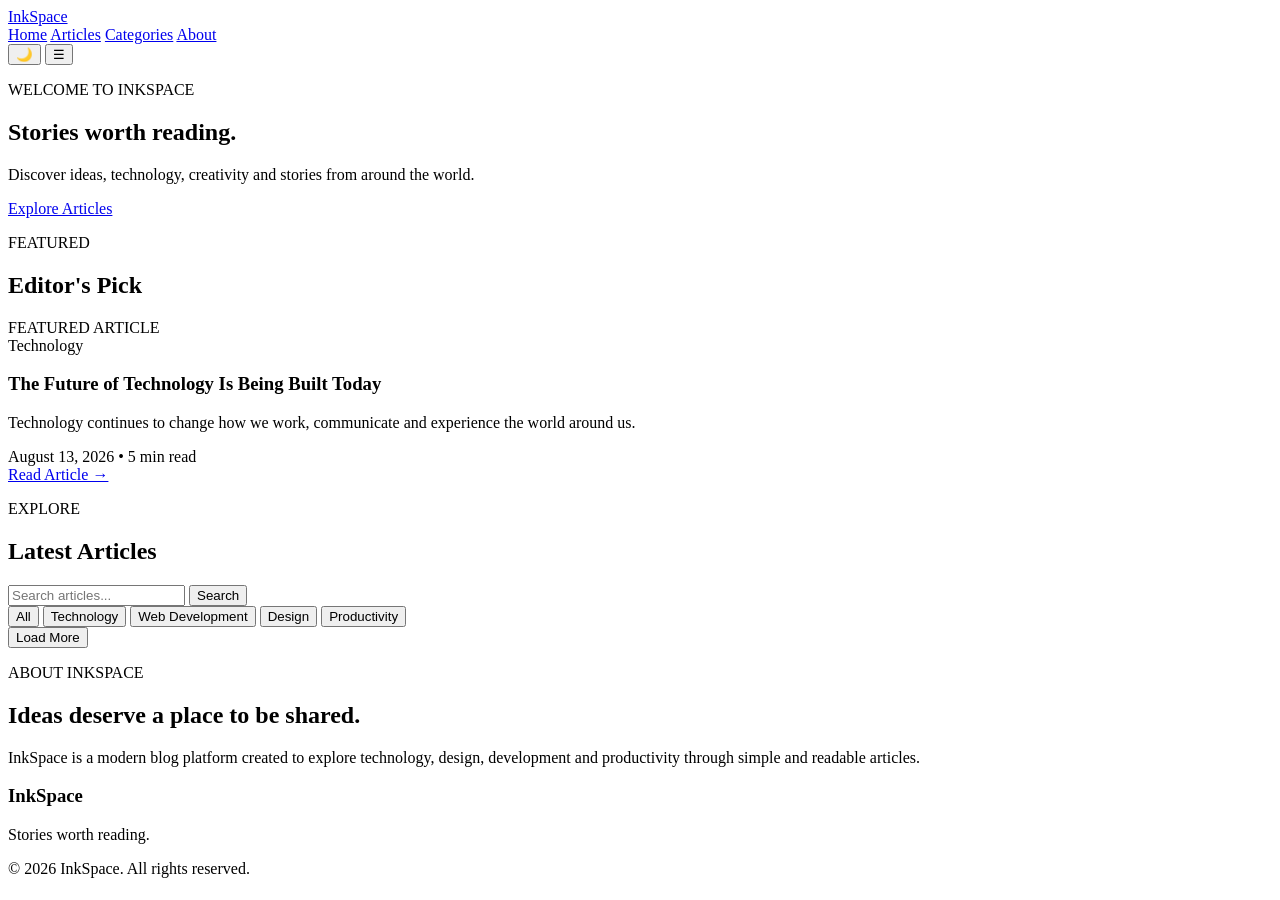
==== index.html @ 09249ca0 "Created initial blog website" ====
<!DOCTYPE html>
<html lang="en">
<head>
    <meta charset="UTF-8">
    <meta name="viewport" content="width=device-width, initial-scale=1.0">

    <title>InkSpace - Stories Worth Reading</title>

    <link rel="stylesheet" href="css/style.css">
</head>

<body>

    <!-- Navigation -->
    <header class="navbar">
        <div class="container nav-container">

            <a href="index.html" class="logo">
                InkSpace
            </a>

            <nav class="nav-links">
                <a href="index.html">Home</a>
                <a href="#articles">Articles</a>
                <a href="#categories">Categories</a>
                <a href="#about">About</a>
            </nav>

            <button id="theme-toggle" class="theme-toggle" aria-label="Toggle dark mode">
                🌙
            </button>

            <button id="menu-toggle" class="menu-toggle" aria-label="Open menu">
                ☰
            </button>

        </div>
    </header>


    <main>

        <!-- Hero Section -->
        <section class="hero">
            <div class="container hero-content">

                <p class="hero-label">WELCOME TO INKSPACE</p>

                <h1>
                    Stories worth
                    <span>reading.</span>
                </h1>

                <p class="hero-description">
                    Discover ideas, technology, creativity and stories
                    from around the world.
                </p>

                <a href="#articles" class="hero-button">
                    Explore Articles
                </a>

            </div>
        </section>


        <!-- Featured Article -->
        <section class="featured-section">

            <div class="container">

                <div class="section-heading">
                    <div>
                        <p class="section-label">FEATURED</p>
                        <h2>Editor's Pick</h2>
                    </div>
                </div>

                <article class="featured-card">

                    <div class="featured-image">
                        <div class="image-placeholder">
                            FEATURED ARTICLE
                        </div>
                    </div>

                    <div class="featured-content">

                        <span class="category">
                            Technology
                        </span>

                        <h3>
                            The Future of Technology Is Being
                            Built Today
                        </h3>

                        <p>
                            Technology continues to change how we work,
                            communicate and experience the world around us.
                        </p>

                        <div class="post-meta">
                            <span>August 13, 2026</span>
                            <span>•</span>
                            <span>5 min read</span>
                        </div>

                        <a href="blog.html?id=1" class="read-more">
                            Read Article →
                        </a>

                    </div>

                </article>

            </div>

        </section>


        <!-- Articles -->
        <section class="articles-section" id="articles">

            <div class="container">

                <div class="section-heading">

                    <div>
                        <p class="section-label">EXPLORE</p>
                        <h2>Latest Articles</h2>
                    </div>

                </div>


                <!-- Search -->
                <div class="search-container">

                    <input
                        type="search"
                        id="search-input"
                        placeholder="Search articles..."
                        aria-label="Search articles"
                    >

                    <button id="search-button">
                        Search
                    </button>

                </div>


                <!-- Categories -->
                <div class="categories" id="categories">

                    <button class="category-btn active" data-category="All">
                        All
                    </button>

                    <button class="category-btn" data-category="Technology">
                        Technology
                    </button>

                    <button class="category-btn" data-category="Web Development">
                        Web Development
                    </button>

                    <button class="category-btn" data-category="Design">
                        Design
                    </button>

                    <button class="category-btn" data-category="Productivity">
                        Productivity
                    </button>

                </div>


                <!-- Blog Cards -->
                <div class="posts-grid" id="posts-container">
                    <!-- JavaScript will insert articles here -->
                </div>


                <!-- Load More -->
                <div class="load-more-container">

                    <button id="load-more" class="load-more-btn">
                        Load More
                    </button>

                </div>

            </div>

        </section>


        <!-- About -->
        <section class="about-section" id="about">

            <div class="container about-content">

                <p class="section-label">ABOUT INKSPACE</p>

                <h2>
                    Ideas deserve a place
                    to be shared.
                </h2>

                <p>
                    InkSpace is a modern blog platform created to
                    explore technology, design, development and
                    productivity through simple and readable articles.
                </p>

            </div>

        </section>

    </main>


    <!-- Footer -->
    <footer class="footer">

        <div class="container footer-content">

            <div>
                <h3>InkSpace</h3>
                <p>Stories worth reading.</p>
            </div>

            <div>
                <p>© 2026 InkSpace. All rights reserved.</p>
            </div>

        </div>

    </footer>


    <script src="js/posts.js"></script>
    <script src="js/script.js"></script>

</body>
</html>
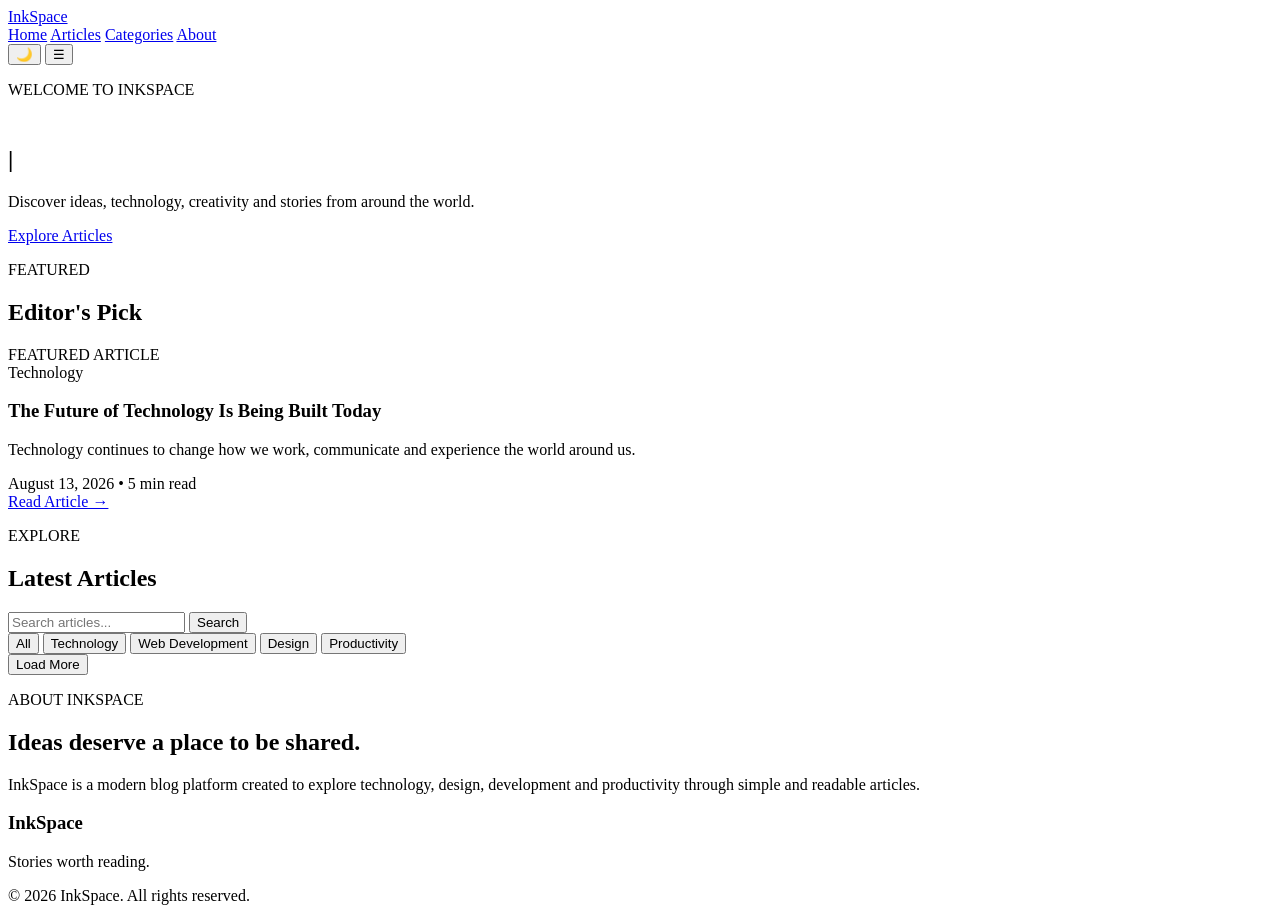
==== commit 184e8b63: "added blinking cursor effect" ====
--- a/index.html
+++ b/index.html
@@ -46,9 +46,9 @@
 
                 <p class="hero-label">WELCOME TO INKSPACE</p>
 
-                <h1>
-                    Stories worth
-                    <span>reading.</span>
+                <h1 id="hero-title">
+                  <span id="hero-line-1"></span><br>
+                  <span id="hero-line-2" class="typing-green"></span><span class="typing-cursor">|</span>
                 </h1>
 
                 <p class="hero-description">
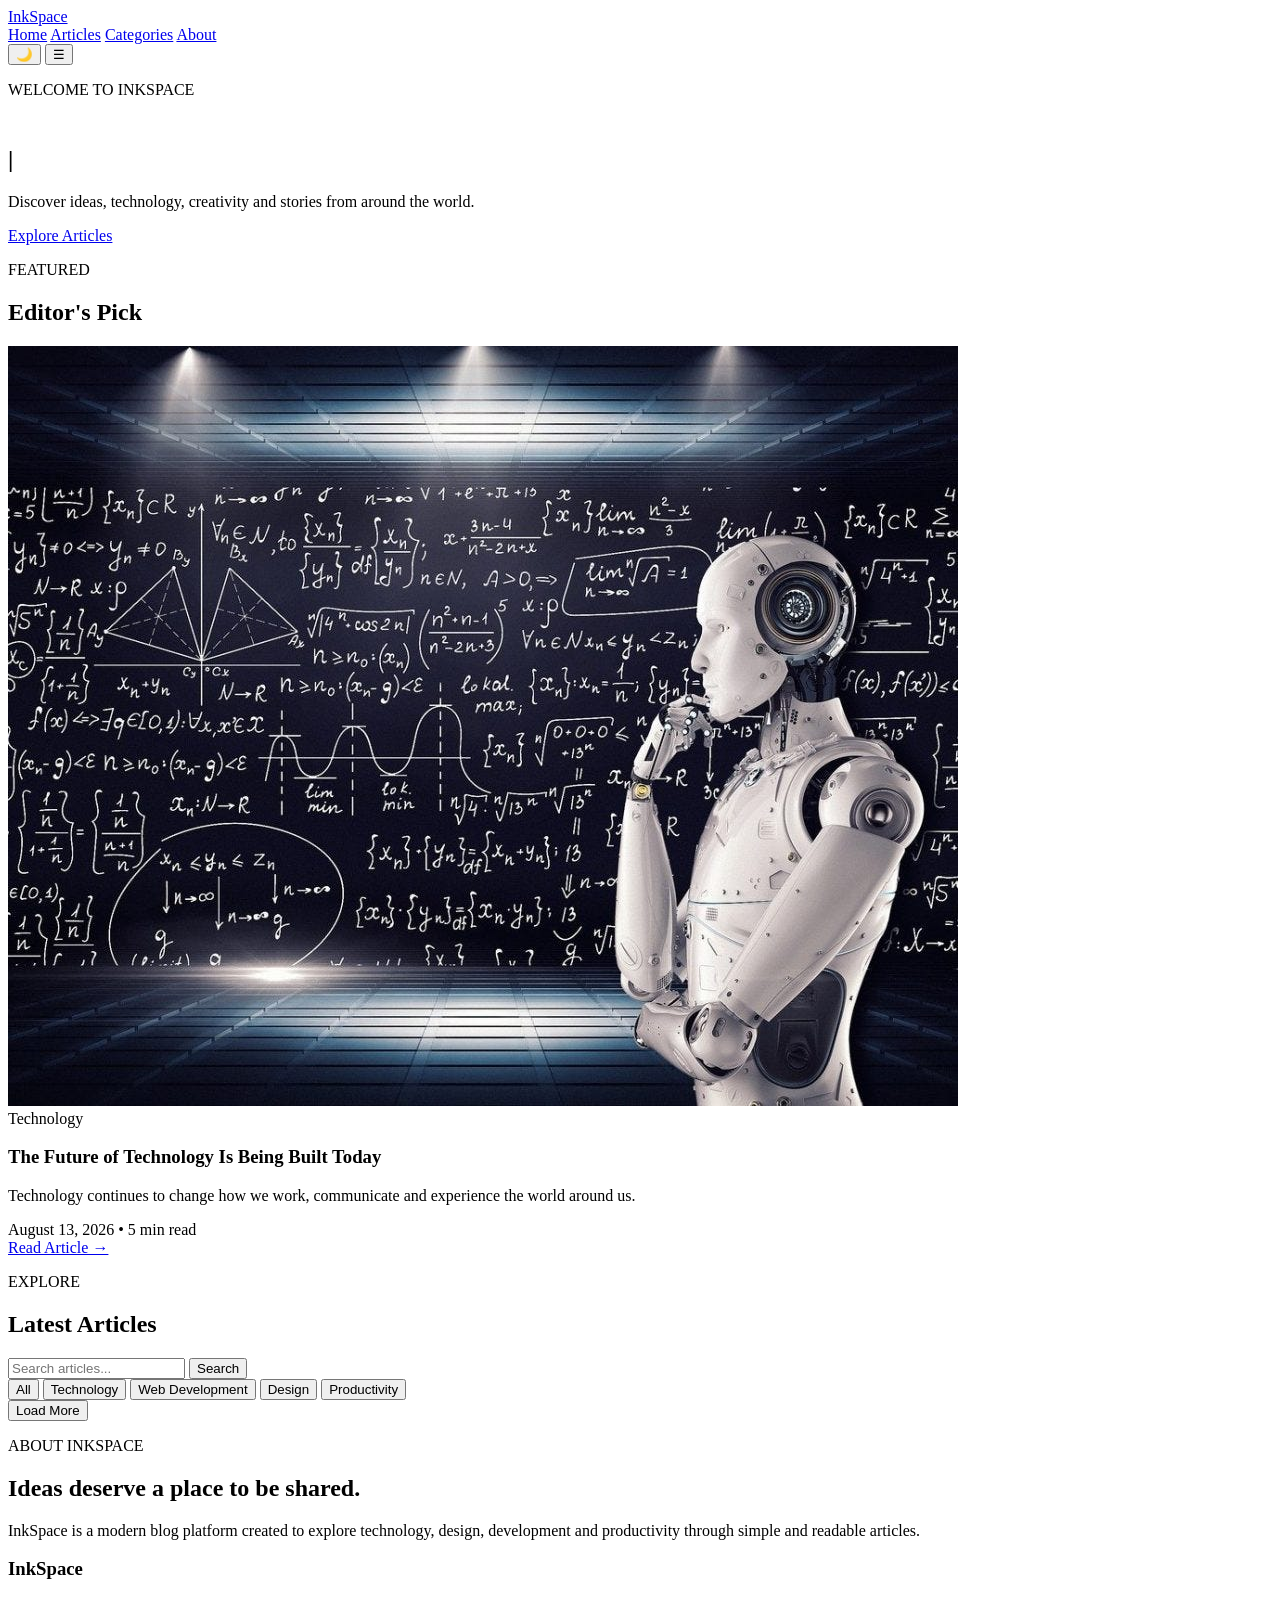
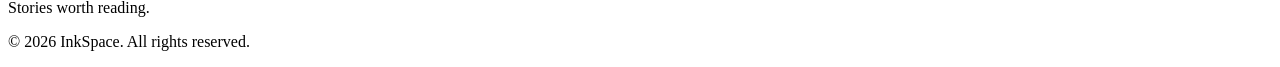
==== commit 8022f534: "added images to featured article" ====
--- a/index.html
+++ b/index.html
@@ -76,15 +76,16 @@
                     </div>
                 </div>
 
-                <article class="featured-card">
-
-                    <div class="featured-image">
-                        <div class="image-placeholder">
-                            FEATURED ARTICLE
-                        </div>
-                    </div>
-
-                    <div class="featured-content">
+                <div class="featured-card">
+
+    <div class="featured-image">
+        <img
+            src="images/post1.jpg"
+            alt="The Future of Technology Is Being Built Today"
+        >
+    </div>
+
+    <div class="featured-content">
 
                         <span class="category">
                             Technology
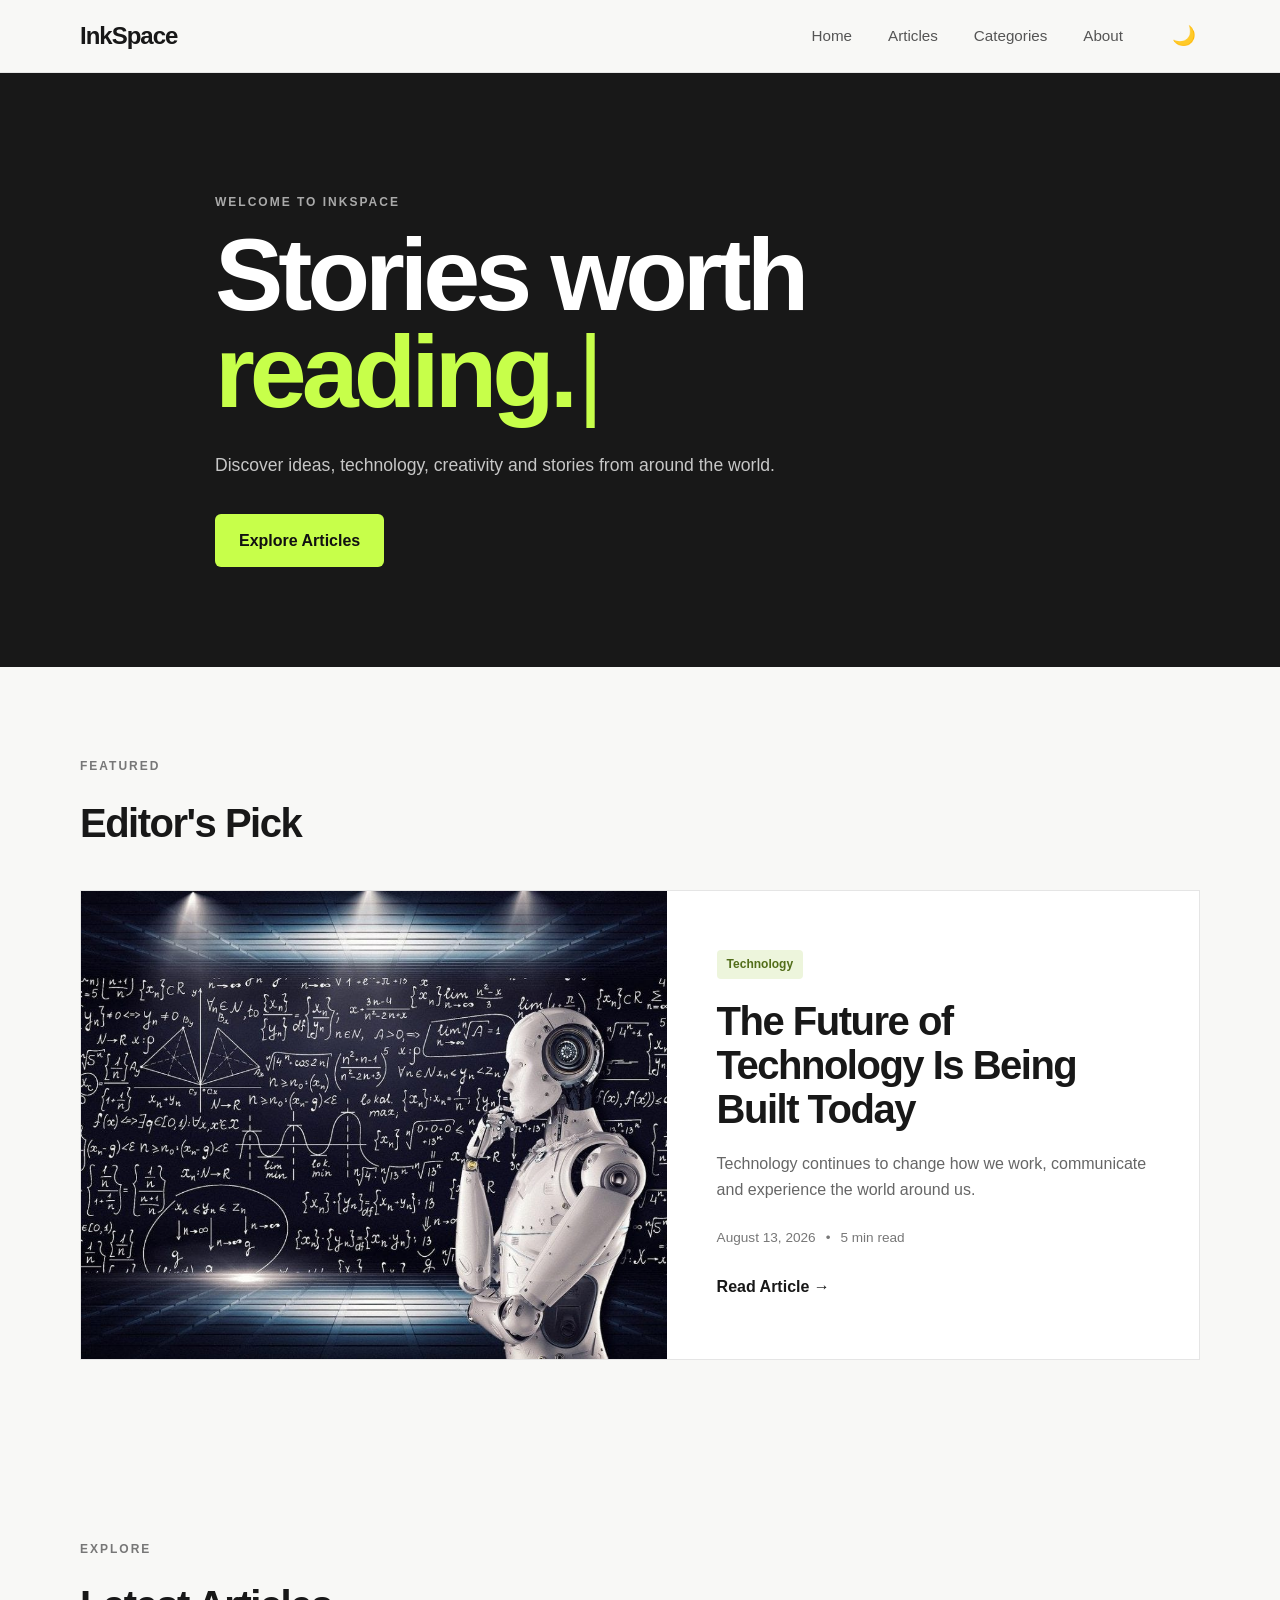
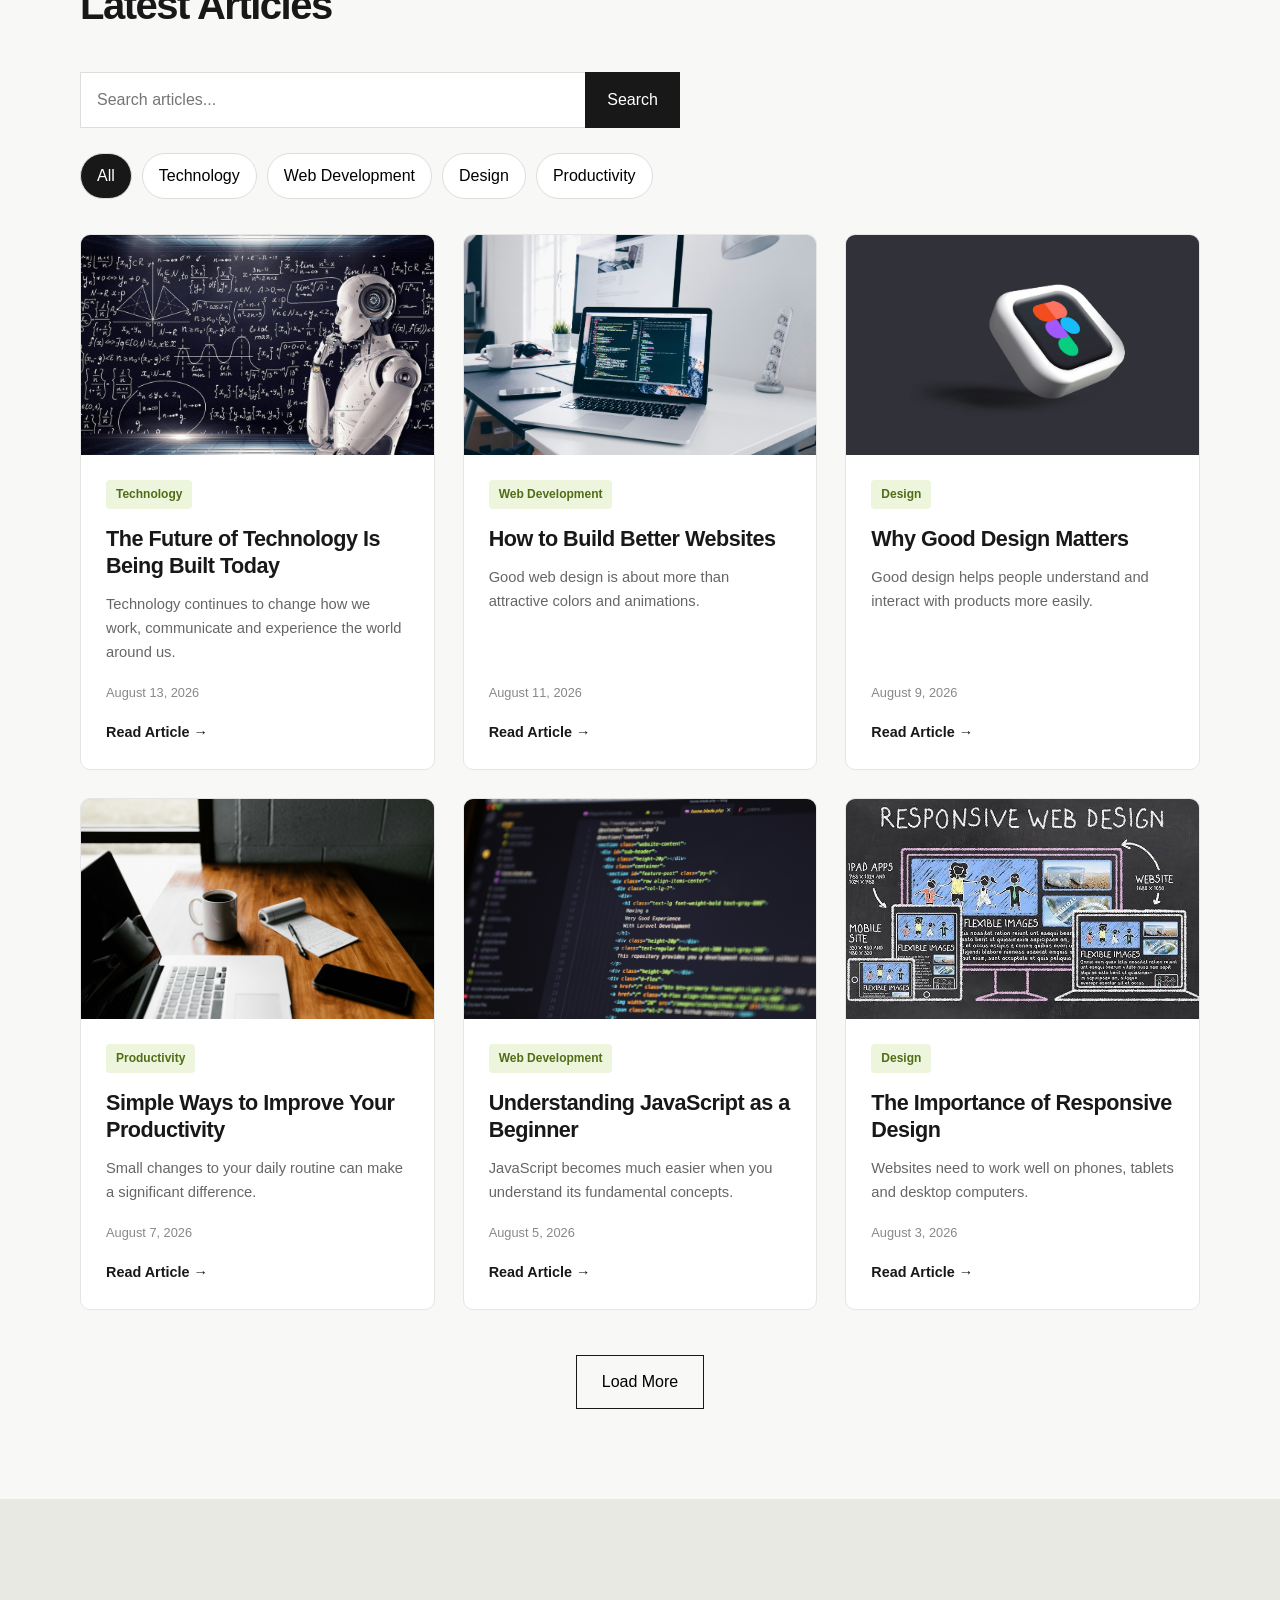
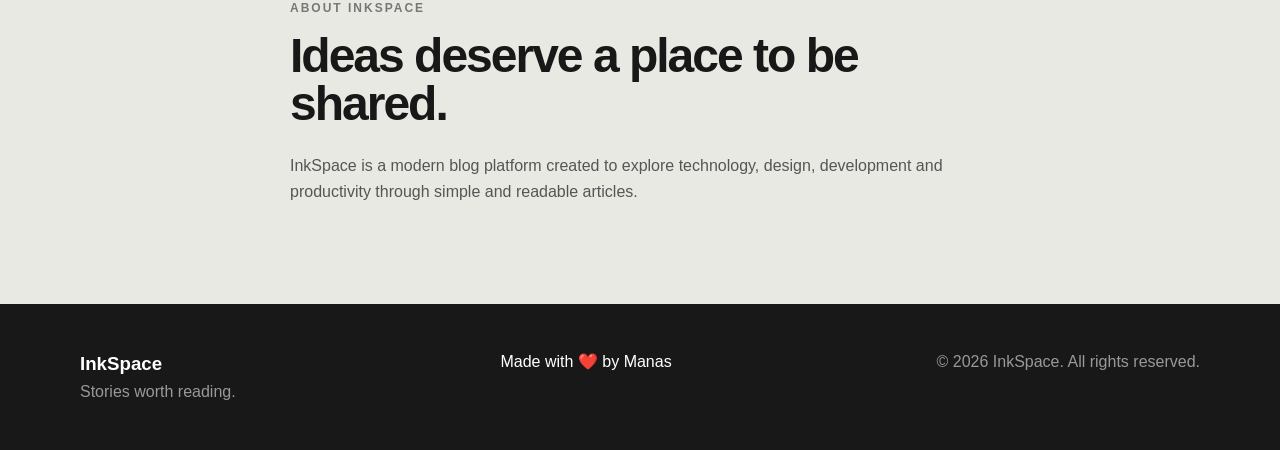
==== commit 72ddddf1: "Added website creator name" ====
--- a/index.html
+++ b/index.html
@@ -6,7 +6,8 @@
 
     <title>InkSpace - Stories Worth Reading</title>
 
-    <link rel="stylesheet" href="css/style.css">
+    <link rel="stylesheet" href="css/style.css" >
+    <link rel="icon" type="image/png" href="images/newspaper.png">
 </head>
 
 <body>
@@ -233,12 +234,17 @@
                 <p>Stories worth reading.</p>
             </div>
 
+            <div class="footer-made">
+    Made with ❤️ by Manas
+</div>
+
             <div>
                 <p>© 2026 InkSpace. All rights reserved.</p>
             </div>
 
         </div>
 
+        
     </footer>
 
 
--- a/css/style.css
+++ b/css/style.css
@@ -0,0 +1,1455 @@
+/* =========================
+   RESET
+========================= */
+
+* {
+    margin: 0;
+    padding: 0;
+    box-sizing: border-box;
+}
+
+html {
+    scroll-behavior: smooth;
+}
+
+body {
+    font-family: Arial, Helvetica, sans-serif;
+    background: #f8f8f6;
+    color: #181818;
+    line-height: 1.6;
+}
+
+a {
+    color: inherit;
+    text-decoration: none;
+}
+
+button,
+input {
+    font: inherit;
+}
+
+.container {
+    width: min(1120px, 90%);
+    margin: 0 auto;
+}
+
+
+/* =========================
+   NAVBAR
+========================= */
+
+/* =========================
+   NAVBAR
+========================= */
+
+.navbar {
+    position: sticky;
+    top: 0;
+    z-index: 1000;
+
+    background: rgba(248, 248, 246, 0.95);
+    border-bottom: 1px solid #e5e5e5;
+    backdrop-filter: blur(10px);
+}
+
+.nav-container {
+    min-height: 72px;
+
+    display: flex;
+    align-items: center;
+
+    /* Keep logo on left */
+    justify-content: flex-start;
+}
+
+.logo {
+    font-size: 1.5rem;
+    font-weight: 800;
+    letter-spacing: -1px;
+}
+
+
+/* Navigation links */
+
+.nav-links {
+    display: flex;
+    align-items: center;
+
+    gap: 36px;
+
+    /* Push navigation toward the right */
+    margin-left: auto;
+}
+
+.nav-links a {
+    font-size: 0.95rem;
+    color: #555;
+
+    transition: color 0.2s ease;
+}
+
+.nav-links a:hover {
+    color: #111;
+}
+
+
+/* Dark mode button */
+
+.theme-toggle {
+    margin-left: 45px;
+
+    font-size: 1.2rem;
+
+    border: none;
+    background: transparent;
+
+    cursor: pointer;
+
+    display: flex;
+    align-items: center;
+    justify-content: center;
+
+    width: 32px;
+    height: 32px;
+}
+
+
+/* Mobile menu button */
+
+.menu-toggle {
+    display: none;
+
+    margin-left: 18px;
+
+    border: none;
+    background: transparent;
+
+    cursor: pointer;
+
+    font-size: 1.5rem;
+}
+
+
+/* =========================
+   HERO
+========================= */
+
+.hero {
+    padding: 120px 0 100px;
+    background: #181818;
+    color: white;
+}
+
+.hero-content {
+    max-width: 850px;
+}
+
+.hero-label,
+.section-label {
+    font-size: 0.75rem;
+    font-weight: 700;
+    letter-spacing: 2px;
+    margin-bottom: 14px;
+}
+
+.hero-label {
+    color: #aaa;
+}
+
+.hero h1 {
+    font-size: clamp(3.2rem, 8vw, 6.5rem);
+    line-height: 0.95;
+    letter-spacing: -5px;
+    margin-bottom: 30px;
+}
+
+.hero h1 .typing-green {
+    color: #c7ff4a;
+}
+
+.typing-cursor {
+    color: #c7ff4a;
+    font-weight: 400;
+    margin-left: 4px;
+    animation: blink-cursor 0.8s steps(1) infinite;
+}
+
+@keyframes blink-cursor {
+    0%,
+    50% {
+        opacity: 1;
+    }
+
+    51%,
+    100% {
+        opacity: 0;
+    }
+}
+
+.hero-description {
+    max-width: 600px;
+    color: #c7c7c7;
+    font-size: 1.1rem;
+    margin-bottom: 35px;
+}
+
+.hero-button {
+    display: inline-block;
+    padding: 14px 24px;
+
+    background: #c7ff4a;
+    color: #111;
+
+    font-weight: 700;
+    border-radius: 6px;
+
+    transition: transform 0.2s ease;
+}
+
+.hero-button:hover {
+    transform: translateY(-2px);
+}
+
+
+/* =========================
+   SECTIONS
+========================= */
+
+.featured-section,
+.articles-section {
+    padding: 90px 0;
+}
+
+.section-label {
+    color: #777;
+}
+
+.section-heading h2 {
+    font-size: 2.5rem;
+    letter-spacing: -1.5px;
+}
+
+
+/* =========================
+   FEATURED ARTICLE
+========================= */
+
+.featured-card {
+    margin-top: 35px;
+
+    display: grid;
+    grid-template-columns: 1.1fr 1fr;
+
+    background: white;
+    border: 1px solid #e5e5e5;
+}
+
+.featured-image {
+    min-height: 420px;
+
+    overflow: hidden;
+}
+
+.featured-image img {
+    width: 100%;
+    height: 100%;
+
+    display: block;
+
+    object-fit: cover;
+
+    transition: transform 0.5s ease;
+}
+
+.featured-card:hover .featured-image img {
+    transform: scale(1.03);
+}
+
+.image-placeholder {
+    height: 100%;
+
+    display: flex;
+    align-items: center;
+    justify-content: center;
+
+    background: #ddd;
+    color: #777;
+
+    font-size: 0.8rem;
+    font-weight: 700;
+    letter-spacing: 2px;
+}
+
+.featured-content {
+    padding: 50px;
+
+    display: flex;
+    flex-direction: column;
+    justify-content: center;
+}
+
+.category {
+    display: inline-block;
+
+    width: fit-content;
+
+    padding: 5px 10px;
+
+    background: #edf5dc;
+    color: #526d19;
+
+    border-radius: 4px;
+
+    font-size: 0.75rem;
+    font-weight: 700;
+}
+
+.featured-content h3 {
+    margin: 20px 0;
+
+    font-size: 2.5rem;
+    line-height: 1.1;
+    letter-spacing: -1.5px;
+}
+
+.featured-content p {
+    color: #666;
+}
+
+.post-meta {
+    display: flex;
+    gap: 10px;
+
+    margin: 25px 0;
+
+    color: #777;
+    font-size: 0.85rem;
+}
+
+.read-more {
+    font-weight: 700;
+}
+
+
+/* =========================
+   SEARCH
+========================= */
+
+.search-container {
+    display: flex;
+    max-width: 600px;
+    margin: 35px 0 25px;
+}
+
+.search-container input {
+    flex: 1;
+
+    padding: 14px 16px;
+
+    border: 1px solid #ddd;
+    border-right: none;
+
+    outline: none;
+    background: white;
+}
+
+.search-container button {
+    padding: 14px 22px;
+
+    border: none;
+
+    background: #181818;
+    color: white;
+
+    cursor: pointer;
+}
+
+
+/* =========================
+   CATEGORIES
+========================= */
+
+.categories {
+    display: flex;
+    flex-wrap: wrap;
+    gap: 10px;
+    margin-bottom: 35px;
+}
+
+.category-btn {
+    padding: 9px 16px;
+
+    border: 1px solid #ddd;
+    border-radius: 30px;
+
+    background: white;
+
+    cursor: pointer;
+}
+
+.category-btn.active,
+.category-btn:hover {
+    background: #181818;
+    color: white;
+}
+
+
+/* =========================
+   BLOG CARDS
+========================= */
+
+.posts-grid {
+    display: grid;
+    grid-template-columns: repeat(3, 1fr);
+    gap: 28px;
+}
+
+
+/* =========================
+   CARD
+========================= */
+
+.post-card {
+    display: flex;
+    flex-direction: column;
+
+    background: #ffffff;
+    border: 1px solid #e5e5e5;
+    border-radius: 10px;
+
+    overflow: hidden;
+
+    transition:
+        transform 0.25s ease,
+        box-shadow 0.25s ease,
+        border-color 0.25s ease;
+}
+
+.post-card:hover {
+    transform: translateY(-7px);
+
+    border-color: #d5d5d5;
+
+    box-shadow:
+        0 18px 45px rgba(0, 0, 0, 0.10);
+}
+
+
+/* =========================
+   CARD IMAGE
+========================= */
+
+.post-image {
+    width: 100%;
+    height: 220px;
+
+    flex-shrink: 0;
+
+    overflow: hidden;
+
+    background: #ddd;
+}
+
+.post-image img {
+    width: 100%;
+    height: 100%;
+
+    display: block;
+
+    object-fit: cover;
+
+    transition: transform 0.5s ease;
+}
+
+.post-card:hover .post-image img {
+    transform: scale(1.05);
+}
+
+
+/* =========================
+   CARD CONTENT
+========================= */
+
+.post-content {
+    display: flex;
+    flex-direction: column;
+
+    padding: 25px;
+
+    flex: 1;
+}
+
+.post-content .category {
+    align-self: flex-start;
+
+    margin-bottom: 12px;
+}
+
+.post-content h3 {
+    margin: 5px 0 12px;
+
+    font-size: 1.35rem;
+    line-height: 1.25;
+
+    letter-spacing: -0.5px;
+}
+
+.post-content p {
+    margin: 0 0 18px;
+
+    color: #666;
+
+    font-size: 0.92rem;
+    line-height: 1.65;
+}
+
+
+/* =========================
+   DATE
+========================= */
+
+.post-date {
+    display: block;
+
+    margin-top: auto;
+    margin-bottom: 18px;
+
+    color: #888;
+
+    font-size: 0.8rem;
+}
+
+
+/* =========================
+   READ MORE
+========================= */
+
+.post-content .read-more {
+    display: inline-flex;
+    align-items: center;
+
+    width: fit-content;
+
+    font-size: 0.9rem;
+    font-weight: 700;
+
+    transition:
+        transform 0.2s ease,
+        color 0.2s ease;
+}
+
+.post-content .read-more:hover {
+    color: #526d19;
+
+    transform: translateX(4px);
+}
+
+/* =========================
+   LOAD MORE
+========================= */
+
+.load-more-container {
+    text-align: center;
+    margin-top: 45px;
+}
+
+.load-more-btn {
+    padding: 13px 25px;
+
+    border: 1px solid #181818;
+    background: transparent;
+
+    cursor: pointer;
+}
+
+.load-more-btn:hover {
+    background: #181818;
+    color: white;
+}
+
+
+/* =========================
+   ABOUT
+========================= */
+
+.about-section {
+    padding: 100px 0;
+
+    background: #e9e9e4;
+}
+
+.about-content {
+    max-width: 700px;
+}
+
+.about-content h2 {
+    font-size: 3rem;
+    line-height: 1;
+    letter-spacing: -2px;
+    margin-bottom: 25px;
+}
+
+.about-content p:last-child {
+    color: #555;
+}
+
+
+/* =========================
+   FOOTER
+========================= */
+
+.footer {
+    padding: 45px 0;
+
+    background: #181818;
+    color: white;
+}
+
+.footer-content {
+    display: flex;
+    justify-content: space-between;
+    gap: 30px;
+}
+
+.footer p {
+    color: #999;
+}
+
+
+/* =========================
+   RESPONSIVE DESIGN
+========================= */
+
+@media (max-width: 800px) {
+
+    .navbar {
+        position: sticky;
+        top: 0;
+
+        width: 100%;
+        height: auto;
+
+        border-right: none;
+        border-bottom: 1px solid #e5e5e5;
+    }
+
+    .nav-container {
+        width: 100%;
+        max-width: none;
+
+        min-height: 72px;
+
+        padding: 0 20px;
+
+        display: flex;
+        align-items: center;
+    }
+
+    .logo {
+        margin-right: auto;
+        margin-bottom: 0;
+    }
+
+    /* .nav-links {
+        display: none;
+    } */
+
+    .nav-container {
+        position: relative;
+    }
+
+    .nav-links {
+        display: none;
+
+        position: absolute;
+
+        top: 72px;
+        left: 0;
+        right: 0;
+
+        padding: 20px;
+
+        flex-direction: column;
+        gap: 18px;
+
+        background: white;
+
+        border-bottom: 1px solid #e5e5e5;
+        box-shadow: 0 10px 25px rgba(0, 0, 0, 0.08);
+    }
+
+    .nav-links.active {
+        display: flex;
+    }
+
+    .menu-toggle {
+        display: block;
+    }
+
+    .theme-toggle {
+        margin-left: 0;
+        margin-top: 0;
+
+        width: 32px;
+        height: 32px;
+    }
+
+    .menu-toggle {
+        display: flex;
+
+        align-items: center;
+        justify-content: center;
+
+        margin-left: 18px;
+
+        width: 32px;
+        height: 32px;
+
+        border: none;
+        background: transparent;
+
+        cursor: pointer;
+
+        font-size: 1.5rem;
+    }
+
+    main,
+    .footer {
+        margin-left: 0;
+    }
+}
+
+@media (max-width: 550px) {
+
+    .hero h1 {
+        font-size: 3.4rem;
+    }
+
+    .posts-grid {
+        grid-template-columns: 1fr;
+    }
+
+    .featured-content {
+        padding: 25px;
+    }
+
+    .footer-content {
+        flex-direction: column;
+    }
+
+    .search-container {
+        flex-direction: column;
+    }
+
+    .search-container input {
+        border-right: 1px solid #ddd;
+        border-bottom: none;
+    }
+}
+
+/* =========================
+   ARTICLE PAGE
+========================= */
+
+.article-page {
+    padding: 100px 0;
+}
+
+.article-container {
+    max-width: 900px;
+}
+
+.article-header {
+    max-width: 850px;
+    margin: 0 auto 50px;
+    text-align: center;
+}
+
+.article-header h1 {
+    margin: 20px 0;
+
+    font-size: clamp(2.8rem, 6vw, 5rem);
+    line-height: 1.05;
+
+    letter-spacing: -3px;
+}
+
+.article-excerpt {
+    max-width: 700px;
+
+    margin: 0 auto;
+
+    color: #666;
+
+    font-size: 1.1rem;
+}
+
+.article-meta {
+    display: flex;
+    justify-content: center;
+    gap: 10px;
+
+    margin-top: 25px;
+
+    color: #888;
+
+    font-size: 0.85rem;
+}
+
+
+/* Article cover */
+
+.article-cover {
+    width: 100%;
+    height: 500px;
+
+    margin-bottom: 60px;
+
+    overflow: hidden;
+
+    border-radius: 12px;
+}
+
+.article-cover img {
+    width: 100%;
+    height: 100%;
+
+    display: block;
+
+    object-fit: cover;
+}
+
+
+/* Article text */
+
+.article-content {
+    max-width: 720px;
+
+    margin: 0 auto;
+
+    font-size: 1.08rem;
+}
+
+.article-content p {
+    margin-bottom: 25px;
+}
+
+.article-content h2 {
+    margin: 45px 0 20px;
+
+    font-size: 2rem;
+}
+
+.article-content h3 {
+    margin: 35px 0 15px;
+
+    font-size: 1.5rem;
+}
+
+
+/* Tags */
+
+.article-tags {
+    max-width: 720px;
+
+    margin: 60px auto 0;
+
+    padding-top: 30px;
+
+    border-top: 1px solid #ddd;
+}
+
+.article-tags h3 {
+    margin-bottom: 15px;
+}
+
+.tags-list {
+    display: flex;
+    flex-wrap: wrap;
+    gap: 10px;
+}
+
+.article-tag {
+    padding: 7px 12px;
+
+    background: #edf5dc;
+    color: #526d19;
+
+    border-radius: 20px;
+
+    font-size: 0.8rem;
+    font-weight: 600;
+}
+
+
+/* Sharing */
+
+.share-section {
+    max-width: 720px;
+
+    margin: 45px auto 0;
+
+    padding-top: 30px;
+
+    border-top: 1px solid #ddd;
+}
+
+.share-section h3 {
+    margin-bottom: 15px;
+}
+
+.share-buttons {
+    display: flex;
+    flex-wrap: wrap;
+    gap: 10px;
+}
+
+.share-btn {
+    padding: 10px 16px;
+
+    border: 1px solid #ddd;
+    border-radius: 6px;
+
+    background: white;
+
+    cursor: pointer;
+
+    transition:
+        background 0.2s ease,
+        color 0.2s ease;
+}
+
+.share-btn:hover {
+    background: #181818;
+    color: white;
+}
+
+
+/* Related articles */
+
+.related-section {
+    margin-top: 100px;
+}
+
+.related-section .section-heading {
+    margin-bottom: 35px;
+}
+
+
+/* Comments */
+
+.comments-section {
+    max-width: 720px;
+
+    margin: 100px auto 0;
+}
+
+#comment-form {
+    display: flex;
+    flex-direction: column;
+    gap: 15px;
+
+    margin-top: 30px;
+}
+
+#comment-form input,
+#comment-form textarea {
+    width: 100%;
+
+    padding: 14px 16px;
+
+    border: 1px solid #ddd;
+
+    outline: none;
+
+    background: white;
+}
+
+#comment-form textarea {
+    resize: vertical;
+}
+
+.comment-submit {
+    align-self: flex-start;
+
+    padding: 12px 20px;
+
+    border: none;
+
+    background: #181818;
+    color: white;
+
+    cursor: pointer;
+}
+
+
+/* Individual comments */
+
+.comments-list {
+    margin-top: 35px;
+}
+
+.comment {
+    padding: 20px 0;
+
+    border-bottom: 1px solid #ddd;
+}
+
+.comment strong {
+    display: block;
+
+    margin-bottom: 5px;
+}
+
+.comment p {
+    color: #666;
+}
+
+
+/* Article not found */
+
+.article-not-found {
+    padding: 100px 0;
+
+    text-align: center;
+}
+
+.article-not-found h1 {
+    margin-bottom: 15px;
+}
+
+.article-not-found a {
+    display: inline-block;
+
+    margin-top: 20px;
+
+    font-weight: 700;
+}
+
+/* =========================
+   TABLET / SPLIT SCREEN
+========================= */
+
+@media (max-width: 800px) {
+
+    .posts-grid {
+        grid-template-columns: repeat(2, minmax(0, 1fr));
+        gap: 18px;
+    }
+
+    .post-image {
+        height: 180px;
+    }
+
+    .post-content {
+        padding: 20px;
+    }
+
+    .post-content h3 {
+        font-size: 1.15rem;
+        line-height: 1.3;
+    }
+
+    .post-content p {
+        font-size: 0.88rem;
+        line-height: 1.5;
+    }
+}
+
+
+/* =========================
+   SMALL TABLET / NARROW WINDOW
+========================= */
+
+@media (max-width: 600px) {
+
+    .posts-grid {
+        grid-template-columns: 1fr;
+    }
+
+    .post-image {
+        height: 220px;
+    }
+
+    .post-content {
+        padding: 22px;
+    }
+
+    .post-content h3 {
+        font-size: 1.3rem;
+    }
+}
+
+
+/* =========================
+   PHONE
+========================= */
+
+@media (max-width: 450px) {
+
+    .posts-grid {
+        grid-template-columns: 1fr;
+    }
+
+    .post-image {
+        height: 210px;
+    }
+
+    .post-content {
+        padding: 20px;
+    }
+
+    .post-content h3 {
+        font-size: 1.25rem;
+    }
+}
+
+/* =========================
+   DARK MODE
+========================= */
+
+body.dark {
+    background: #111;
+    color: #f5f5f5;
+}
+
+body.dark .navbar {
+    background: rgba(17, 17, 17, 0.95);
+    border-color: #2a2a2a;
+}
+
+body.dark .nav-links {
+    background: #111;
+    border-color: #2a2a2a;
+}
+
+body.dark .nav-links a {
+    color: #ccc;
+}
+
+body.dark .nav-links a:hover {
+    color: white;
+}
+
+body.dark .featured-section,
+body.dark .articles-section {
+    background: #111;
+}
+
+body.dark .featured-card,
+body.dark .post-card {
+    background: #1b1b1b;
+    border-color: #2a2a2a;
+}
+
+body.dark .featured-content p,
+body.dark .post-content p {
+    color: #aaa;
+}
+
+body.dark .post-meta,
+body.dark .post-date {
+    color: #888;
+}
+
+body.dark .search-container input {
+    background: #1b1b1b;
+    color: white;
+    border-color: #333;
+}
+
+body.dark .search-container input::placeholder {
+    color: #777;
+}
+
+body.dark .category-btn {
+    background: #1b1b1b;
+    color: #ddd;
+    border-color: #333;
+}
+
+body.dark .category-btn.active,
+body.dark .category-btn:hover {
+    background: white;
+    color: #111;
+}
+
+body.dark .load-more-btn {
+    color: white;
+    border-color: #555;
+}
+
+body.dark .load-more-btn:hover {
+    background: white;
+    color: #111;
+}
+
+body.dark .about-section {
+    background: #1b1b1b;
+}
+
+body.dark .about-content p:last-child {
+    color: #aaa;
+}
+
+body.dark .footer {
+    background: #080808;
+}
+
+/* =========================
+   COMMENTS
+========================= */
+
+.comments-section {
+    padding: 90px 0;
+    background: #f8f8f6;
+}
+
+.comments-container {
+    max-width: 850px;
+}
+
+.comment-form {
+    margin-top: 35px;
+    padding: 30px;
+
+    background: white;
+    border: 1px solid #e5e5e5;
+}
+
+.form-group {
+    display: flex;
+    flex-direction: column;
+    gap: 8px;
+    margin-bottom: 20px;
+}
+
+.form-group label {
+    font-size: 0.85rem;
+    font-weight: 700;
+}
+
+.form-group input,
+.form-group textarea {
+    width: 100%;
+
+    padding: 13px 15px;
+
+    border: 1px solid #ddd;
+    border-radius: 5px;
+
+    background: white;
+    color: #181818;
+
+    outline: none;
+
+    resize: vertical;
+
+    transition: border-color 0.2s ease;
+}
+
+.form-group input:focus,
+.form-group textarea:focus {
+    border-color: #181818;
+}
+
+.comment-submit {
+    padding: 13px 22px;
+
+    border: none;
+    border-radius: 5px;
+
+    background: #181818;
+    color: white;
+
+    font-weight: 700;
+
+    cursor: pointer;
+
+    transition:
+        transform 0.2s ease,
+        opacity 0.2s ease;
+}
+
+.comment-submit:hover {
+    transform: translateY(-2px);
+    opacity: 0.9;
+}
+
+
+/* Comment list */
+
+.comments-list {
+    margin-top: 45px;
+
+    display: flex;
+    flex-direction: column;
+    gap: 20px;
+}
+
+.comment {
+    padding: 24px;
+
+    background: white;
+    border: 1px solid #e5e5e5;
+}
+
+.comment-header {
+    display: flex;
+    align-items: center;
+    justify-content: space-between;
+
+    margin-bottom: 10px;
+}
+
+.comment-author {
+    font-weight: 700;
+}
+
+.comment-date {
+    color: #888;
+    font-size: 0.8rem;
+}
+
+.comment-text {
+    color: #555;
+    line-height: 1.7;
+}
+
+
+/* Empty state */
+
+.no-comments {
+    color: #888;
+    text-align: center;
+    padding: 30px;
+}
+
+
+/* =========================
+   DARK MODE COMMENTS
+========================= */
+
+body.dark .comments-section {
+    background: #111;
+}
+
+body.dark .comment-form,
+body.dark .comment {
+    background: #1b1b1b;
+    border-color: #2a2a2a;
+}
+
+body.dark .form-group input,
+body.dark .form-group textarea {
+    background: #111;
+    color: white;
+    border-color: #333;
+}
+
+body.dark .form-group input::placeholder,
+body.dark .form-group textarea::placeholder {
+    color: #777;
+}
+
+body.dark .comment-text {
+    color: #aaa;
+}
+
+body.dark .comment-submit {
+    background: white;
+    color: #111;
+}
+
+/* =========================
+   SOCIAL SHARING
+========================= */
+
+.sharing-section {
+    padding: 35px 0;
+    border-top: 1px solid #e5e5e5;
+    border-bottom: 1px solid #e5e5e5;
+}
+
+.sharing-container {
+    max-width: 850px;
+}
+
+.sharing-buttons {
+    display: flex;
+    flex-wrap: wrap;
+    gap: 10px;
+    margin-top: 15px;
+}
+
+.share-btn {
+    padding: 11px 18px;
+
+    border: 1px solid #ddd;
+    border-radius: 5px;
+
+    background: white;
+    color: #181818;
+
+    cursor: pointer;
+
+    font-weight: 600;
+
+    transition:
+        transform 0.2s ease,
+        background 0.2s ease,
+        color 0.2s ease;
+}
+
+.share-btn:hover {
+    transform: translateY(-2px);
+    background: #181818;
+    color: white;
+}
+
+.copy-message {
+    margin-top: 10px;
+
+    color: #5f7d22;
+    font-size: 0.85rem;
+    min-height: 20px;
+}
+
+
+/* Dark mode */
+
+body.dark .sharing-section {
+    border-color: #2a2a2a;
+}
+
+body.dark .share-btn {
+    background: #1b1b1b;
+    color: #eee;
+    border-color: #333;
+}
+
+body.dark .share-btn:hover {
+    background: white;
+    color: #111;
+}
+
+body.dark .copy-message {
+    color: #c7ff4a;
+}
+
+
+/* Mobile */
+
+@media (max-width: 550px) {
+
+    .sharing-buttons {
+        flex-direction: column;
+    }
+
+    .share-btn {
+        width: 100%;
+    }
+
+}
+
